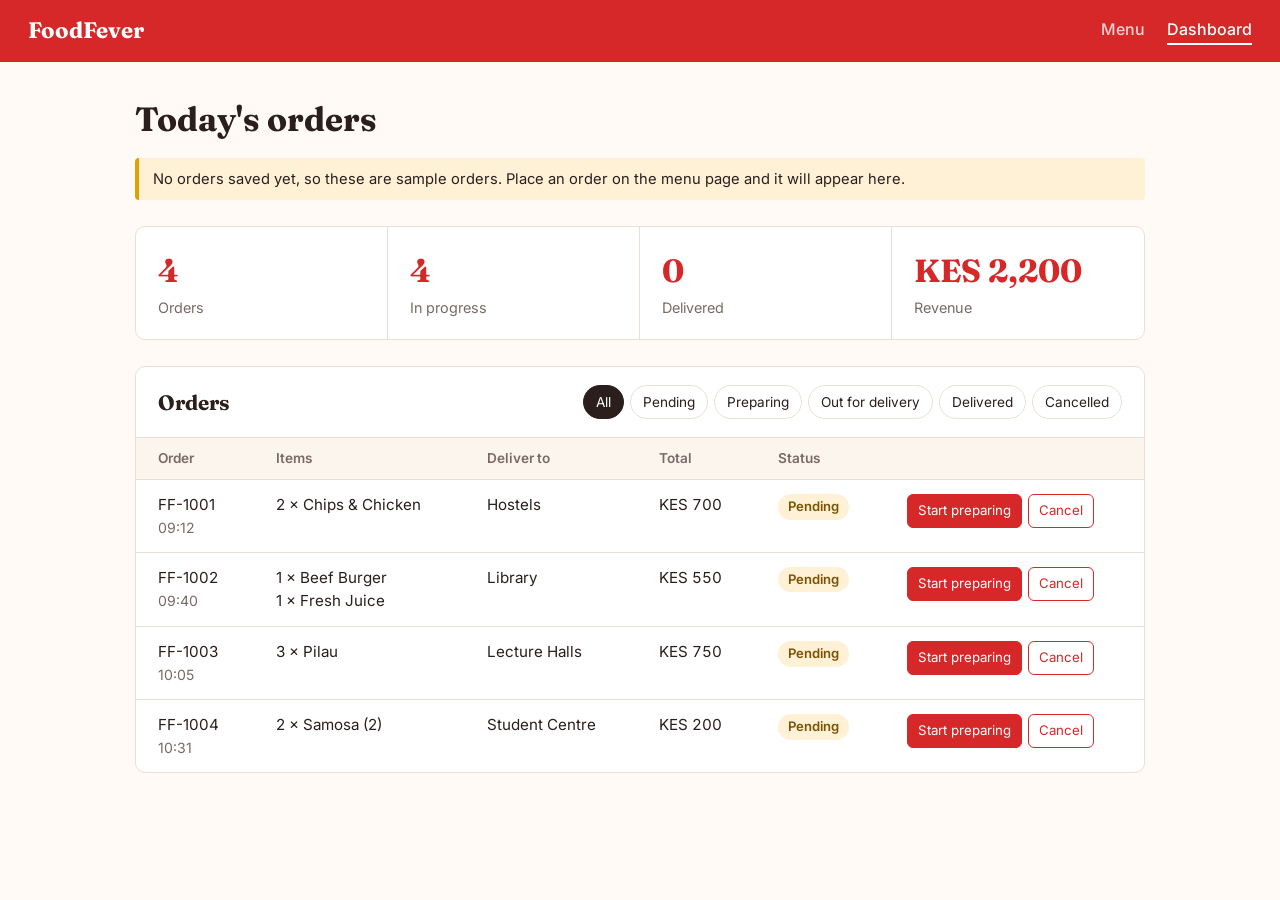
==== dashboard.html @ ac3090ea "fix: lowercase dashboard file names" ====
<!DOCTYPE html>
<html lang="en">
<head>
  <meta charset="UTF-8">
  <meta name="viewport" content="width=device-width, initial-scale=1.0">
  <title>FoodFever Dashboard</title>
  <link rel="preconnect" href="https://fonts.googleapis.com">
  <link href="https://fonts.googleapis.com/css2?family=Fraunces:wght@600;700&family=Inter:wght@400;500;600&display=swap" rel="stylesheet">
  <link rel="stylesheet" href="css/dashboard.css">
</head>
<body>
  <header class="topbar">
    <a class="brand" href="index.html">FoodFever</a>
    <nav>
      <a href="index.html">Menu</a>
      <a href="dashboard.html" aria-current="page">Dashboard</a>
    </nav>
  </header>

  <main>
    <h1>Today's orders</h1>
    <p id="notice" class="notice" hidden></p>

    <section class="figures" aria-label="Summary">
      <div><span id="f-count">0</span><small>Orders</small></div>
      <div><span id="f-open">0</span><small>In progress</small></div>
      <div><span id="f-done">0</span><small>Delivered</small></div>
      <div><span id="f-revenue">KES 0</span><small>Revenue</small></div>
    </section>

    <section class="panel">
      <div class="panel-head">
        <h2>Orders</h2>
        <div class="filters" id="filters" role="group" aria-label="Filter by status"></div>
      </div>
      <div class="table-wrap">
        <table>
          <thead>
            <tr><th>Order</th><th>Items</th><th>Deliver to</th><th>Total</th><th>Status</th><th></th></tr>
          </thead>
          <tbody id="rows"></tbody>
        </table>
      </div>
      <p id="empty" class="empty" hidden>No orders match this filter.</p>
    </section>
  </main>

  <script src="js/dashboard.js"></script>
</body>
</html>
---- css/dashboard.css ----
:root {
  --red: #d62828;
  --red-dark: #a61e1e;
  --ink: #2a1f1d;
  --muted: #7a6a66;
  --paper: #fffaf5;
  --line: #eadfd6;
  --white: #fff;
}
* { box-sizing: border-box; }
body { margin: 0; font-family: "Inter", system-ui, sans-serif; background: var(--paper); color: var(--ink); line-height: 1.5; }
h1, h2 { font-family: "Fraunces", Georgia, serif; margin: 0; }

.topbar { display: flex; justify-content: space-between; align-items: center; padding: 14px 28px; background: var(--red); color: var(--white); }
.brand { font-family: "Fraunces", Georgia, serif; font-size: 1.4rem; font-weight: 700; color: var(--white); text-decoration: none; }
.topbar nav { display: flex; gap: 22px; }
.topbar nav a { color: rgba(255,255,255,.8); text-decoration: none; font-weight: 500; padding-bottom: 2px; }
.topbar nav a[aria-current="page"] { color: var(--white); border-bottom: 2px solid var(--white); }
a:focus-visible, button:focus-visible { outline: 3px solid #1b6ef3; outline-offset: 2px; }

main { max-width: 1050px; margin: 0 auto; padding: 32px 20px 60px; }
h1 { font-size: 2.1rem; }

.notice { margin: 14px 0 0; padding: 10px 14px; background: #fff1d6; border-left: 4px solid #e0a100; border-radius: 4px; font-size: .92rem; }

.figures { display: grid; grid-template-columns: repeat(4, 1fr); margin: 26px 0; background: var(--white); border: 1px solid var(--line); border-radius: 10px; }
.figures div { padding: 20px 22px; border-right: 1px solid var(--line); }
.figures div:last-child { border-right: 0; }
.figures span { display: block; font-family: "Fraunces", Georgia, serif; font-size: 2rem; font-weight: 700; color: var(--red); }
.figures small { color: var(--muted); font-size: .9rem; }

.panel { background: var(--white); border: 1px solid var(--line); border-radius: 10px; overflow: hidden; }
.panel-head { display: flex; justify-content: space-between; align-items: center; flex-wrap: wrap; gap: 12px; padding: 18px 22px; border-bottom: 1px solid var(--line); }
.panel-head h2 { font-size: 1.3rem; }
.filters { display: flex; gap: 6px; flex-wrap: wrap; }
.filters button { background: transparent; color: var(--ink); border: 1px solid var(--line); padding: 6px 12px; border-radius: 999px; font: inherit; font-size: .85rem; cursor: pointer; }
.filters button[aria-pressed="true"] { background: var(--ink); color: var(--white); border-color: var(--ink); }

.table-wrap { overflow-x: auto; }
table { width: 100%; border-collapse: collapse; min-width: 720px; }
th { text-align: left; font-size: .85rem; font-weight: 600; color: var(--muted); padding: 10px 22px; background: #fbf5ee; }
td { padding: 14px 22px; border-top: 1px solid var(--line); vertical-align: top; font-size: .95rem; }
td.num { font-variant-numeric: tabular-nums; white-space: nowrap; }
td .items { color: var(--muted); font-size: .88rem; }

.badge { display: inline-block; padding: 3px 10px; border-radius: 999px; font-size: .82rem; font-weight: 600; white-space: nowrap; }
.s-pending { background: #fff1d6; color: #7a5200; }
.s-preparing { background: #e1ecff; color: #1d4a99; }
.s-out { background: #efe3ff; color: #5a2aa0; }
.s-delivered { background: #dff3e4; color: #1f6b35; }
.s-cancelled { background: #eee; color: #666; }

.act { display: flex; gap: 6px; }
.act button { font: inherit; font-size: .83rem; padding: 6px 10px; border-radius: 6px; cursor: pointer; border: 1px solid var(--red); background: var(--red); color: var(--white); }
.act button:hover { background: var(--red-dark); }
.act button.ghost { background: transparent; color: var(--red); }
.act button.ghost:hover { background: #fdeaea; }

.empty { padding: 28px; text-align: center; color: var(--muted); margin: 0; }

@media (max-width: 700px) {
  .figures { grid-template-columns: repeat(2, 1fr); }
  .figures div:nth-child(2) { border-right: 0; }
  .figures div:nth-child(-n+2) { border-bottom: 1px solid var(--line); }
  .topbar { padding: 12px 16px; }
}
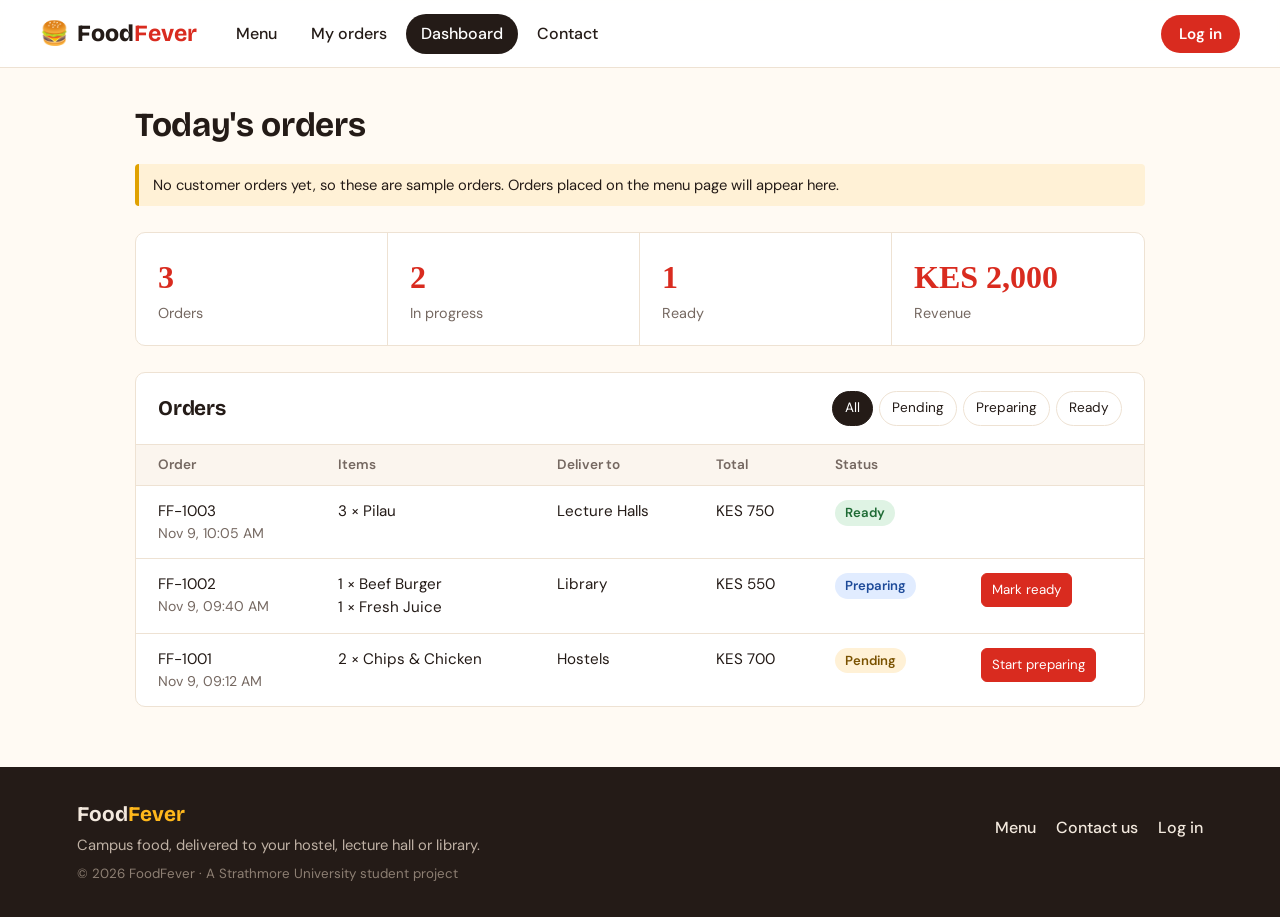
==== commit 95d34d1f: "added contact, made every page look better" ====
--- a/dashboard.html
+++ b/dashboard.html
@@ -4,19 +4,11 @@
   <meta charset="UTF-8">
   <meta name="viewport" content="width=device-width, initial-scale=1.0">
   <title>FoodFever Dashboard</title>
-  <link rel="preconnect" href="https://fonts.googleapis.com">
-  <link href="https://fonts.googleapis.com/css2?family=Fraunces:wght@600;700&family=Inter:wght@400;500;600&display=swap" rel="stylesheet">
   <link rel="stylesheet" href="css/dashboard.css">
+  <link rel="stylesheet" href="css/theme.css">
+  <script src="js/shell.js"></script>
 </head>
 <body>
-  <header class="topbar">
-    <a class="brand" href="index.html">FoodFever</a>
-    <nav>
-      <a href="index.html">Menu</a>
-      <a href="dashboard.html" aria-current="page">Dashboard</a>
-    </nav>
-  </header>
-
   <main>
     <h1>Today's orders</h1>
     <p id="notice" class="notice" hidden></p>
@@ -24,7 +16,7 @@
     <section class="figures" aria-label="Summary">
       <div><span id="f-count">0</span><small>Orders</small></div>
       <div><span id="f-open">0</span><small>In progress</small></div>
-      <div><span id="f-done">0</span><small>Delivered</small></div>
+      <div><span id="f-done">0</span><small>Ready</small></div>
       <div><span id="f-revenue">KES 0</span><small>Revenue</small></div>
     </section>
 
--- a/css/dashboard.css
+++ b/css/dashboard.css
@@ -47,7 +47,7 @@
 .s-pending { background: #fff1d6; color: #7a5200; }
 .s-preparing { background: #e1ecff; color: #1d4a99; }
 .s-out { background: #efe3ff; color: #5a2aa0; }
-.s-delivered { background: #dff3e4; color: #1f6b35; }
+.s-ready, .s-delivered { background: #dff3e4; color: #1f6b35; }
 .s-cancelled { background: #eee; color: #666; }
 
 .act { display: flex; gap: 6px; }
--- a/css/theme.css
+++ b/css/theme.css
@@ -0,0 +1,1093 @@
+@import url("https://fonts.googleapis.com/css2?family=Bricolage+Grotesque:opsz,wght@12..96,600;12..96,800&family=DM+Sans:wght@400;500;600&display=swap");
+
+:root {
+  --red: #d92b1f;
+  --red-dark: #b01e15;
+  --mustard: #ffb81c;
+  --ink: #241b17;
+  --muted: #756861;
+  --paper: #fffaf3;
+  --line: #eee2d3;
+  --white: #fff;
+  --leaf: #2f8f46;
+  --display: "Bricolage Grotesque", "Trebuchet MS", system-ui, sans-serif;
+  --body: "DM Sans", system-ui, sans-serif;
+  --shadow: 0 10px 30px rgba(36, 27, 23, 0.1);
+}
+html.ff-loading body > *:not(#ff-loader) {
+  opacity: 0;
+}
+body {
+  margin: 0;
+  background: var(--paper);
+  color: var(--ink);
+  font-family: var(--body);
+  line-height: 1.5;
+}
+h1,
+h2,
+h3 {
+  font-family: var(--display);
+  letter-spacing: -0.01em;
+}
+:focus-visible {
+  outline: 3px solid #1b6ef3;
+  outline-offset: 2px;
+}
+
+/* ---------- Navigation ---------- */
+.ff-nav {
+  position: sticky;
+  top: 0;
+  z-index: 50;
+  display: flex;
+  align-items: center;
+  gap: 24px;
+  height: 68px;
+  padding: 0 clamp(16px, 4vw, 40px);
+  background: rgba(255, 255, 255, 0.93);
+  backdrop-filter: blur(10px);
+  border-bottom: 1px solid var(--line);
+}
+.ff-brand {
+  display: flex;
+  align-items: center;
+  gap: 8px;
+  font-family: var(--display);
+  font-weight: 800;
+  font-size: 1.45rem;
+  color: var(--ink);
+  text-decoration: none;
+}
+.ff-brand b {
+  color: var(--red);
+}
+.ff-links {
+  display: flex;
+  gap: 4px;
+  margin-right: auto;
+}
+.ff-links a {
+  padding: 8px 15px;
+  border-radius: 999px;
+  color: var(--ink);
+  text-decoration: none;
+  font-weight: 500;
+}
+.ff-links a:hover {
+  background: #ffefcb;
+}
+.ff-links a[aria-current="page"] {
+  background: var(--ink);
+  color: #fff;
+}
+.ff-nav #auth-nav {
+  position: static !important;
+  display: flex;
+  align-items: center;
+  gap: 10px;
+  margin: 0 !important;
+  padding: 0 !important;
+  background: none !important;
+  color: var(--ink) !important;
+}
+.ff-nav #auth-nav a,
+.ff-nav #auth-nav button,
+.ff-login {
+  background: var(--red);
+  color: #fff !important;
+  border: 0;
+  padding: 9px 18px;
+  border-radius: 999px;
+  font: 600 0.95rem var(--body);
+  text-decoration: none;
+  cursor: pointer;
+}
+.ff-nav #auth-nav a:hover,
+.ff-nav #auth-nav button:hover,
+.ff-login:hover {
+  background: var(--red-dark);
+}
+.ff-toggle {
+  display: none;
+  margin-left: auto;
+  background: none;
+  border: 0;
+  font-size: 1.6rem;
+  cursor: pointer;
+  color: var(--ink);
+}
+
+/* ---------- Hero (the existing <header>) ---------- */
+body > header {
+  position: relative;
+  overflow: hidden;
+  text-align: left;
+  background: var(--red);
+  color: #fff;
+  padding: clamp(36px, 7vw, 84px) clamp(20px, 6vw, 80px) clamp(48px, 8vw, 100px);
+  border-radius: 0 0 40px 40px;
+}
+body > header h1 {
+  display: none;
+}
+body > header p:first-of-type {
+  position: relative;
+  z-index: 1;
+  margin: 0;
+  max-width: 15ch;
+  font-family: var(--display);
+  font-weight: 800;
+  font-size: clamp(2.3rem, 6vw, 4.3rem);
+  line-height: 1.02;
+  letter-spacing: -0.02em;
+}
+body > header::before {
+  content: "🍔";
+  position: absolute;
+  right: -4%;
+  top: 50%;
+  transform: translateY(-50%);
+  display: grid;
+  place-items: center;
+  width: clamp(180px, 32vw, 400px);
+  aspect-ratio: 1;
+  border-radius: 50%;
+  background: var(--mustard);
+  font-size: clamp(90px, 16vw, 200px);
+}
+.ff-sub {
+  position: relative;
+  z-index: 1;
+  max-width: 34ch;
+  margin: 18px 0 24px;
+  font-size: 1.1rem;
+  opacity: 0.95;
+}
+.ff-cta {
+  position: relative;
+  z-index: 1;
+  display: inline-block;
+  padding: 14px 28px;
+  border-radius: 999px;
+  background: var(--mustard);
+  color: var(--ink);
+  font-weight: 700;
+  text-decoration: none;
+  box-shadow: 0 5px 0 #c98a00;
+}
+.ff-cta:active {
+  transform: translateY(3px);
+  box-shadow: 0 2px 0 #c98a00;
+}
+body.ff-compact > header {
+  padding-top: 28px;
+  padding-bottom: 44px;
+}
+body.ff-compact > header p:first-of-type {
+  font-size: clamp(1.6rem, 4vw, 2.5rem);
+}
+body.ff-compact > header::before {
+  width: 150px;
+  font-size: 76px;
+}
+
+/* ---------- Menu page ---------- */
+main:has(> aside) {
+  max-width: 1200px;
+  margin: 0 auto;
+  padding: 36px clamp(16px, 4vw, 40px) 72px;
+  display: flex;
+  gap: 28px;
+  align-items: flex-start;
+  flex-wrap: wrap;
+}
+main:has(> aside) > section {
+  flex: 1 1 560px;
+  min-width: 0;
+}
+main:has(> aside) > section > h2 {
+  font-size: 2rem;
+  margin: 0 0 16px;
+}
+.menu-search {
+  width: 100%;
+  box-sizing: border-box;
+  padding: 14px 20px;
+  border: 1.5px solid var(--line);
+  border-radius: 999px;
+  font: inherit;
+  background: #fff;
+  margin-bottom: 14px;
+}
+.menu-filters {
+  display: flex;
+  gap: 8px;
+  flex-wrap: wrap;
+  margin-bottom: 22px;
+}
+.menu-filters button {
+  border: 1.5px solid var(--line);
+  background: #fff;
+  color: var(--ink);
+  padding: 8px 16px;
+  border-radius: 999px;
+  font: 500 0.92rem var(--body);
+  cursor: pointer;
+}
+.menu-filters button.active {
+  background: var(--ink);
+  color: #fff;
+  border-color: var(--ink);
+}
+.menu-grid {
+  display: grid;
+  grid-template-columns: repeat(auto-fill, minmax(210px, 1fr));
+  gap: 18px;
+}
+.menu-grid > * {
+  background: #fff;
+  border: 1px solid var(--line);
+  border-radius: 20px;
+  padding: 18px;
+  box-shadow: 0 3px 0 var(--line);
+}
+.menu-grid h3 {
+  margin: 0 0 4px;
+  font-size: 1.12rem;
+}
+.menu-grid button {
+  background: var(--red);
+  color: #fff;
+  border: 0;
+  border-radius: 999px;
+  padding: 9px 18px;
+  font: 600 0.92rem var(--body);
+  cursor: pointer;
+}
+.menu-grid button:hover {
+  background: var(--red-dark);
+}
+main > aside {
+  flex: 0 0 340px;
+  position: sticky;
+  top: 88px;
+  background: #fff;
+  border: 1px solid var(--line);
+  border-radius: 22px;
+  padding: 22px;
+  box-shadow: var(--shadow);
+}
+aside h2 {
+  margin: 0 0 12px;
+  font-size: 1.4rem;
+}
+#cart-items {
+  list-style: none;
+  padding: 0;
+  margin: 0 0 14px;
+}
+aside select {
+  width: 100%;
+  box-sizing: border-box;
+  padding: 11px 12px;
+  border: 1.5px solid var(--line);
+  border-radius: 12px;
+  font: inherit;
+  background: #fff;
+  margin: 6px 0 16px;
+}
+#order-btn {
+  width: 100%;
+  padding: 14px;
+  border: 0;
+  border-radius: 999px;
+  background: var(--red);
+  color: #fff;
+  font: 700 1.05rem var(--body);
+  cursor: pointer;
+  box-shadow: 0 6px 0 var(--red-dark);
+  transition:
+    transform 0.08s,
+    box-shadow 0.08s;
+}
+#order-btn:active {
+  transform: translateY(4px);
+  box-shadow: 0 2px 0 var(--red-dark);
+}
+
+/* ---------- Burger loader ---------- */
+#ff-loader {
+  position: fixed;
+  inset: 0;
+  z-index: 999;
+  display: grid;
+  place-content: center;
+  justify-items: center;
+  gap: 22px;
+  background: var(--paper);
+  transition: opacity 0.45s;
+}
+#ff-loader.hide {
+  opacity: 0;
+  pointer-events: none;
+}
+.ff-stack {
+  display: flex;
+  flex-direction: column;
+  align-items: center;
+  width: 140px;
+}
+.ff-stack i {
+  display: block;
+  animation: ff-drop 2.2s cubic-bezier(0.3, 1.4, 0.5, 1) infinite both;
+  animation-delay: calc(var(--n) * 0.17s);
+}
+.ff-stack .bt {
+  width: 118px;
+  height: 46px;
+  border-radius: 60px 60px 10px 10px;
+  background:
+    radial-gradient(circle at 30% 35%, #fff3d1 0 3px, transparent 4px),
+    radial-gradient(circle at 55% 25%, #fff3d1 0 3px, transparent 4px),
+    radial-gradient(circle at 75% 42%, #fff3d1 0 3px, transparent 4px),
+    linear-gradient(#f2a93b, #d9831f);
+}
+.ff-stack .le {
+  width: 134px;
+  height: 16px;
+  border-radius: 12px;
+  background: #5cb848;
+  margin-top: -3px;
+}
+.ff-stack .to {
+  width: 116px;
+  height: 12px;
+  border-radius: 8px;
+  background: #e8412c;
+  margin-top: -2px;
+}
+.ff-stack .ch {
+  width: 124px;
+  height: 14px;
+  background: #ffc933;
+  margin-top: -2px;
+  clip-path: polygon(
+    0 0,
+    100% 0,
+    100% 45%,
+    86% 100%,
+    72% 45%,
+    56% 100%,
+    42% 45%,
+    26% 100%,
+    12% 45%,
+    0 45%
+  );
+}
+.ff-stack .pa {
+  width: 124px;
+  height: 22px;
+  border-radius: 12px;
+  background: #5a3420;
+  margin-top: -3px;
+}
+.ff-stack .bb {
+  width: 118px;
+  height: 20px;
+  border-radius: 6px 6px 30px 30px;
+  background: linear-gradient(#f2a93b, #d9831f);
+  margin-top: -2px;
+}
+.ff-plate {
+  width: 150px;
+  height: 10px;
+  border-radius: 50%;
+  background: rgba(36, 27, 23, 0.12);
+  margin-top: -4px;
+}
+.ff-loadtext {
+  font-family: var(--display);
+  font-weight: 800;
+  font-size: 1.3rem;
+}
+@keyframes ff-drop {
+  0% {
+    transform: translateY(-130px);
+    opacity: 0;
+  }
+  22% {
+    transform: none;
+    opacity: 1;
+  }
+  78% {
+    transform: none;
+    opacity: 1;
+  }
+  92%,
+  100% {
+    transform: none;
+    opacity: 0;
+  }
+}
+@media (prefers-reduced-motion: reduce) {
+  .ff-stack i {
+    animation: none;
+  }
+}
+
+/* ---------- Small screens ---------- */
+@media (max-width: 760px) {
+  .ff-toggle {
+    display: block;
+  }
+  .ff-links {
+    display: none;
+    position: absolute;
+    top: 68px;
+    left: 0;
+    right: 0;
+    flex-direction: column;
+    padding: 10px 16px 16px;
+    background: #fff;
+    border-bottom: 1px solid var(--line);
+  }
+  .ff-nav.open .ff-links {
+    display: flex;
+  }
+  .ff-nav #auth-nav {
+    display: none;
+  }
+  .ff-nav.open #auth-nav {
+    display: flex;
+    position: absolute !important;
+    top: 68px;
+    right: 16px;
+  }
+  main > aside {
+    flex-basis: 100%;
+    position: static;
+  }
+  body > header::before {
+    opacity: 0.35;
+  }
+}
+
+/* ---------- Footer (sits at the bottom even on short pages) ---------- */
+body {
+  position: relative;
+  min-height: 100vh;
+  padding-bottom: var(--ff-foot, 150px);
+  box-sizing: border-box;
+}
+.ff-footer {
+  position: absolute;
+  left: 0;
+  right: 0;
+  bottom: 0;
+  height: var(--ff-foot, 150px);
+  box-sizing: border-box;
+  display: grid;
+  grid-template-columns: 1.4fr 1fr;
+  gap: 8px 40px;
+  align-content: center;
+  padding: 0 clamp(20px, 6vw, 80px);
+  background: var(--ink);
+  color: #f3e9de;
+}
+.ff-footer strong {
+  font-family: var(--display);
+  font-size: 1.3rem;
+}
+.ff-footer b {
+  color: var(--mustard);
+}
+.ff-footer p {
+  margin: 4px 0 0;
+  color: #bfb1a4;
+  font-size: 0.92rem;
+}
+.ff-foot-links {
+  display: flex;
+  gap: 20px;
+  align-items: center;
+  justify-content: flex-end;
+}
+.ff-foot-links a {
+  color: #f3e9de;
+  text-decoration: none;
+  font-weight: 500;
+}
+.ff-foot-links a:hover {
+  color: var(--mustard);
+}
+.ff-footer small {
+  grid-column: 1 / -1;
+  color: #8d7f73;
+}
+
+/* ---------- Contact page ---------- */
+.contact {
+  max-width: 1100px;
+  margin: 0 auto;
+  padding: 40px clamp(16px, 4vw, 40px) 60px;
+  display: grid;
+  grid-template-columns: 1.3fr 1fr;
+  gap: 28px;
+  align-items: start;
+}
+.panel-card {
+  background: #fff;
+  border: 1px solid var(--line);
+  border-radius: 22px;
+  padding: 26px;
+  box-shadow: var(--shadow);
+}
+.panel-card h2 {
+  margin: 0 0 6px;
+  font-size: 1.5rem;
+}
+.panel-card > p {
+  margin: 0 0 18px;
+  color: var(--muted);
+}
+.contact label {
+  display: block;
+  margin: 14px 0 6px;
+  font-weight: 600;
+  font-size: 0.95rem;
+}
+.contact input,
+.contact select,
+.contact textarea {
+  width: 100%;
+  box-sizing: border-box;
+  padding: 12px 14px;
+  border: 1.5px solid var(--line);
+  border-radius: 12px;
+  font: inherit;
+  background: #fff;
+}
+.contact textarea {
+  min-height: 130px;
+  resize: vertical;
+}
+.contact .row {
+  display: grid;
+  grid-template-columns: 1fr 1fr;
+  gap: 14px;
+}
+.send-btn {
+  margin-top: 20px;
+  width: 100%;
+  padding: 14px;
+  border: 0;
+  border-radius: 999px;
+  background: var(--red);
+  color: #fff;
+  font: 700 1.05rem var(--body);
+  cursor: pointer;
+  box-shadow: 0 6px 0 var(--red-dark);
+}
+.send-btn:active {
+  transform: translateY(4px);
+  box-shadow: 0 2px 0 var(--red-dark);
+}
+.form-msg {
+  margin-top: 14px;
+  padding: 12px 14px;
+  border-radius: 12px;
+  font-weight: 500;
+}
+.form-msg.ok {
+  background: #e3f4e8;
+  color: #1f6b35;
+}
+.form-msg.err {
+  background: #fde7e5;
+  color: #8e1b13;
+}
+.contact .side {
+  display: grid;
+  gap: 20px;
+}
+.facts {
+  margin: 0;
+  padding: 0;
+  list-style: none;
+  display: grid;
+  gap: 12px;
+}
+.facts li {
+  display: grid;
+  gap: 2px;
+}
+.facts span {
+  color: var(--muted);
+  font-size: 0.88rem;
+}
+.faq details {
+  border-top: 1px solid var(--line);
+  padding: 12px 0;
+}
+.faq details:first-of-type {
+  border-top: 0;
+}
+.faq summary {
+  cursor: pointer;
+  font-weight: 600;
+}
+.faq details p {
+  margin: 8px 0 0;
+  color: var(--muted);
+}
+
+@media (max-width: 760px) {
+  :root {
+    --ff-foot: 230px;
+  }
+  .ff-footer {
+    grid-template-columns: 1fr;
+  }
+  .ff-foot-links {
+    justify-content: flex-start;
+  }
+  .contact {
+    grid-template-columns: 1fr;
+  }
+  .contact .row {
+    grid-template-columns: 1fr;
+  }
+}
+
+/* ---------- Log in / Sign up ---------- */
+body.page-auth > header {
+  display: none;
+}
+.auth-main {
+  max-width: 1020px;
+  margin: 44px auto 56px;
+  padding: 0 !important;
+  display: grid !important;
+  grid-template-columns: 1fr 1fr;
+  gap: 0 !important;
+  border-radius: 28px;
+  overflow: hidden;
+  background: #fff;
+  box-shadow: var(--shadow);
+  width: calc(100% - 32px);
+  box-sizing: border-box;
+}
+.auth-pitch {
+  position: relative;
+  overflow: hidden;
+  display: flex;
+  flex-direction: column;
+  justify-content: center;
+  background: var(--red);
+  color: #fff;
+  padding: 48px 40px 170px;
+}
+.auth-pitch h2 {
+  margin: 0 0 18px;
+  font-size: clamp(2rem, 3.6vw, 2.9rem);
+  line-height: 1.04;
+  letter-spacing: -0.02em;
+}
+.auth-pitch ul {
+  list-style: none;
+  margin: 0;
+  padding: 0;
+  display: grid;
+  gap: 12px;
+}
+.auth-pitch li {
+  padding-left: 30px;
+  position: relative;
+  font-size: 1.02rem;
+}
+.auth-pitch li::before {
+  content: "✓";
+  position: absolute;
+  left: 0;
+  top: 1px;
+  width: 21px;
+  height: 21px;
+  border-radius: 50%;
+  background: var(--mustard);
+  color: var(--ink);
+  font-weight: 800;
+  font-size: 0.8rem;
+  display: grid;
+  place-items: center;
+}
+.auth-pitch::after {
+  content: "🍔";
+  position: absolute;
+  right: -50px;
+  bottom: -60px;
+  width: 250px;
+  aspect-ratio: 1;
+  border-radius: 50%;
+  background: var(--mustard);
+  display: grid;
+  place-items: center;
+  font-size: 100px;
+  padding-bottom: 40px;
+  padding-right: 40px;
+  box-sizing: border-box;
+}
+
+.auth-main .auth-card {
+  margin: 0 !important;
+  max-width: none !important;
+  width: auto !important;
+  box-shadow: none !important;
+  border-radius: 0 !important;
+  background: #fff;
+  padding: 36px 40px !important;
+}
+.auth-main .auth-tabs {
+  display: flex;
+  border-bottom: 2px solid var(--line);
+  margin-bottom: 20px;
+}
+.auth-main .auth-tabs button {
+  flex: 1;
+  background: none;
+  color: var(--muted);
+  border: 0;
+  border-bottom: 3px solid transparent;
+  margin-bottom: -2px;
+  padding: 12px;
+  border-radius: 0;
+  font: 600 1.02rem var(--body);
+  cursor: pointer;
+}
+.auth-main .auth-tabs button.active,
+.auth-main .auth-tabs button[aria-selected="true"] {
+  color: var(--red);
+  border-bottom-color: var(--red);
+}
+.auth-main .auth-message:empty {
+  display: none;
+}
+.auth-main .auth-message:not(:empty) {
+  margin: 0 0 14px;
+  padding: 12px 14px;
+  border-radius: 12px;
+  background: #fde7e5;
+  color: #8e1b13;
+  font-weight: 500;
+}
+.auth-main .auth-message.success,
+.auth-main .auth-message.ok {
+  background: #e3f4e8;
+  color: #1f6b35;
+}
+.auth-main .auth-form label:not(.role-option) {
+  display: block;
+  margin: 14px 0 6px;
+  font-weight: 600;
+  font-size: 0.95rem;
+}
+.auth-main .auth-form input:not([type="radio"]) {
+  width: 100%;
+  box-sizing: border-box;
+  padding: 13px 15px;
+  border: 1.5px solid var(--line);
+  border-radius: 12px;
+  font: inherit;
+  background: #fff;
+}
+.auth-main .auth-form input:not([type="radio"]):focus {
+  border-color: var(--red);
+  outline: 0;
+  box-shadow: 0 0 0 4px rgba(217, 43, 31, 0.15);
+}
+.auth-main .pw-field {
+  position: relative;
+}
+.auth-main .pw-field input {
+  padding-right: 76px;
+}
+.auth-main .toggle-pw {
+  position: absolute;
+  right: 8px;
+  top: 50%;
+  transform: translateY(-50%);
+  background: none;
+  color: var(--red);
+  padding: 6px 10px;
+  font: 600 0.9rem var(--body);
+  border: 0;
+}
+.auth-main .hint {
+  display: block;
+  margin-top: 6px;
+  color: var(--muted);
+}
+.auth-main .role-picker {
+  display: grid;
+  grid-template-columns: 1fr 1fr;
+  gap: 12px;
+  border: 0;
+  padding: 0;
+  margin: 0 0 4px;
+}
+.auth-main .role-picker legend {
+  padding: 0;
+  margin-bottom: 8px;
+  font-weight: 600;
+  font-size: 0.95rem;
+}
+.auth-main .role-option {
+  position: relative;
+  display: block;
+}
+.auth-main .role-option input {
+  position: absolute;
+  opacity: 0;
+  width: 1px;
+  height: 1px;
+}
+.auth-main .role-option span {
+  display: block;
+  padding: 14px;
+  border: 2px solid var(--line);
+  border-radius: 14px;
+  font-weight: 700;
+  cursor: pointer;
+}
+.auth-main .role-option small {
+  display: block;
+  margin-top: 2px;
+  font-weight: 400;
+  color: var(--muted);
+}
+.auth-main .role-option input:checked + span {
+  border-color: var(--red);
+  background: #fff0ee;
+}
+.auth-main .role-option input:focus-visible + span {
+  outline: 3px solid #1b6ef3;
+  outline-offset: 2px;
+}
+.auth-main .auth-submit {
+  width: 100%;
+  margin-top: 22px;
+  padding: 14px;
+  border: 0;
+  border-radius: 999px;
+  background: var(--red);
+  color: #fff;
+  font: 700 1.05rem var(--body);
+  cursor: pointer;
+  box-shadow: 0 6px 0 var(--red-dark);
+}
+.auth-main .auth-submit:hover {
+  background: var(--red);
+}
+.auth-main .auth-submit:active {
+  transform: translateY(4px);
+  box-shadow: 0 2px 0 var(--red-dark);
+}
+@media (max-width: 760px) {
+  .auth-main {
+    grid-template-columns: 1fr;
+    margin-top: 20px;
+  }
+  .auth-pitch {
+    padding: 32px 24px 120px;
+  }
+  .auth-main .auth-card {
+    padding: 26px 22px !important;
+  }
+}
+
+/* ---------- Polish ---------- */
+body.ff-compact > header p:first-of-type {
+  max-width: 22ch;
+}
+body.ff-compact > header::before {
+  right: 4%;
+}
+@media (max-width: 760px) {
+  .auth-pitch {
+    padding: 28px 24px 32px;
+  }
+  .auth-pitch::after {
+    display: none;
+  }
+}
+body.ff-compact > header::before {
+  width: 110px;
+  font-size: 56px;
+}
+
+/* ---------- Menu page extras ---------- */
+html {
+  scroll-behavior: smooth;
+}
+#cart,
+#menu {
+  scroll-margin-top: 88px;
+}
+.steps {
+  position: relative;
+  z-index: 2;
+  width: calc(100% - 32px);
+  max-width: 1100px;
+  margin: -46px auto 0;
+  display: grid;
+  grid-template-columns: repeat(3, 1fr);
+  background: #fff;
+  border: 1px solid var(--line);
+  border-radius: 22px;
+  box-shadow: var(--shadow);
+  overflow: hidden;
+}
+.step {
+  display: flex;
+  gap: 14px;
+  align-items: flex-start;
+  padding: 20px 24px;
+  border-right: 1px solid var(--line);
+}
+.step:last-child {
+  border-right: 0;
+}
+.step > span {
+  flex: none;
+  width: 34px;
+  height: 34px;
+  border-radius: 50%;
+  background: var(--mustard);
+  color: var(--ink);
+  font: 800 1rem var(--display);
+  display: grid;
+  place-items: center;
+}
+.step p {
+  margin: 2px 0 0;
+  color: var(--muted);
+  font-size: 0.92rem;
+}
+.menu-grid > * {
+  display: flex;
+  flex-direction: column;
+}
+.menu-grid > * > button:last-child {
+  margin-top: auto;
+}
+.food-emoji {
+  display: grid;
+  place-items: center;
+  height: 96px;
+  margin-bottom: 12px;
+  border-radius: 14px;
+  background: #fff1d6;
+  font-size: 3.2rem;
+}
+.menu-grid > *:nth-child(3n + 2) .food-emoji {
+  background: #ffe3e0;
+}
+.menu-grid > *:nth-child(3n) .food-emoji {
+  background: #e4f3e0;
+}
+#cart-items:empty::before {
+  content: "Your cart is empty. Add something tasty.";
+  display: block;
+  padding: 18px 0;
+  color: var(--muted);
+}
+.cart-total {
+  font-size: 1.1rem;
+}
+.vendor-band {
+  width: calc(100% - 32px);
+  max-width: 1100px;
+  margin: 0 auto 56px;
+  box-sizing: border-box;
+  padding: 28px 34px;
+  border-radius: 24px;
+  background: var(--ink);
+  color: #fff;
+  display: flex;
+  align-items: center;
+  justify-content: space-between;
+  gap: 20px;
+  flex-wrap: wrap;
+}
+.vendor-band h2 {
+  margin: 0 0 4px;
+  font-size: 1.6rem;
+}
+.vendor-band p {
+  margin: 0;
+  color: #cdbfb2;
+}
+.ff-cartlink {
+  padding: 9px 16px;
+  border: 2px solid var(--ink);
+  border-radius: 999px;
+  color: var(--ink);
+  font-weight: 700;
+  text-decoration: none;
+  white-space: nowrap;
+}
+.ff-cartlink:hover {
+  background: var(--ink);
+  color: #fff;
+}
+@media (max-width: 760px) {
+  .steps {
+    grid-template-columns: 1fr;
+    margin-top: -30px;
+  }
+  .step {
+    border-right: 0;
+    border-bottom: 1px solid var(--line);
+  }
+  .step:last-child {
+    border-bottom: 0;
+  }
+  .ff-cartlink {
+    order: 2;
+    margin-left: auto;
+  }
+  .ff-toggle {
+    order: 3;
+    margin-left: 12px;
+  }
+}
+
+/* Tighter hero on the menu page so food shows sooner */
+body:not(.ff-compact) > header {
+  padding-top: clamp(26px, 4vw, 48px);
+  padding-bottom: clamp(64px, 8vw, 84px);
+}
+body:not(.ff-compact) > header p:first-of-type {
+  font-size: clamp(2.1rem, 4.6vw, 3.3rem);
+}
+body:not(.ff-compact) > header::before {
+  width: clamp(150px, 24vw, 300px);
+  font-size: clamp(76px, 12vw, 150px);
+}
+
+/* Small-screen overflow fixes */
+main > aside {
+  box-sizing: border-box;
+}
+@media (max-width: 760px) {
+  .ff-nav {
+    gap: 10px;
+  }
+  .ff-cartlink {
+    padding: 7px 12px;
+    font-size: 0.9rem;
+  }
+  .ff-toggle {
+    margin-left: 4px;
+  }
+}
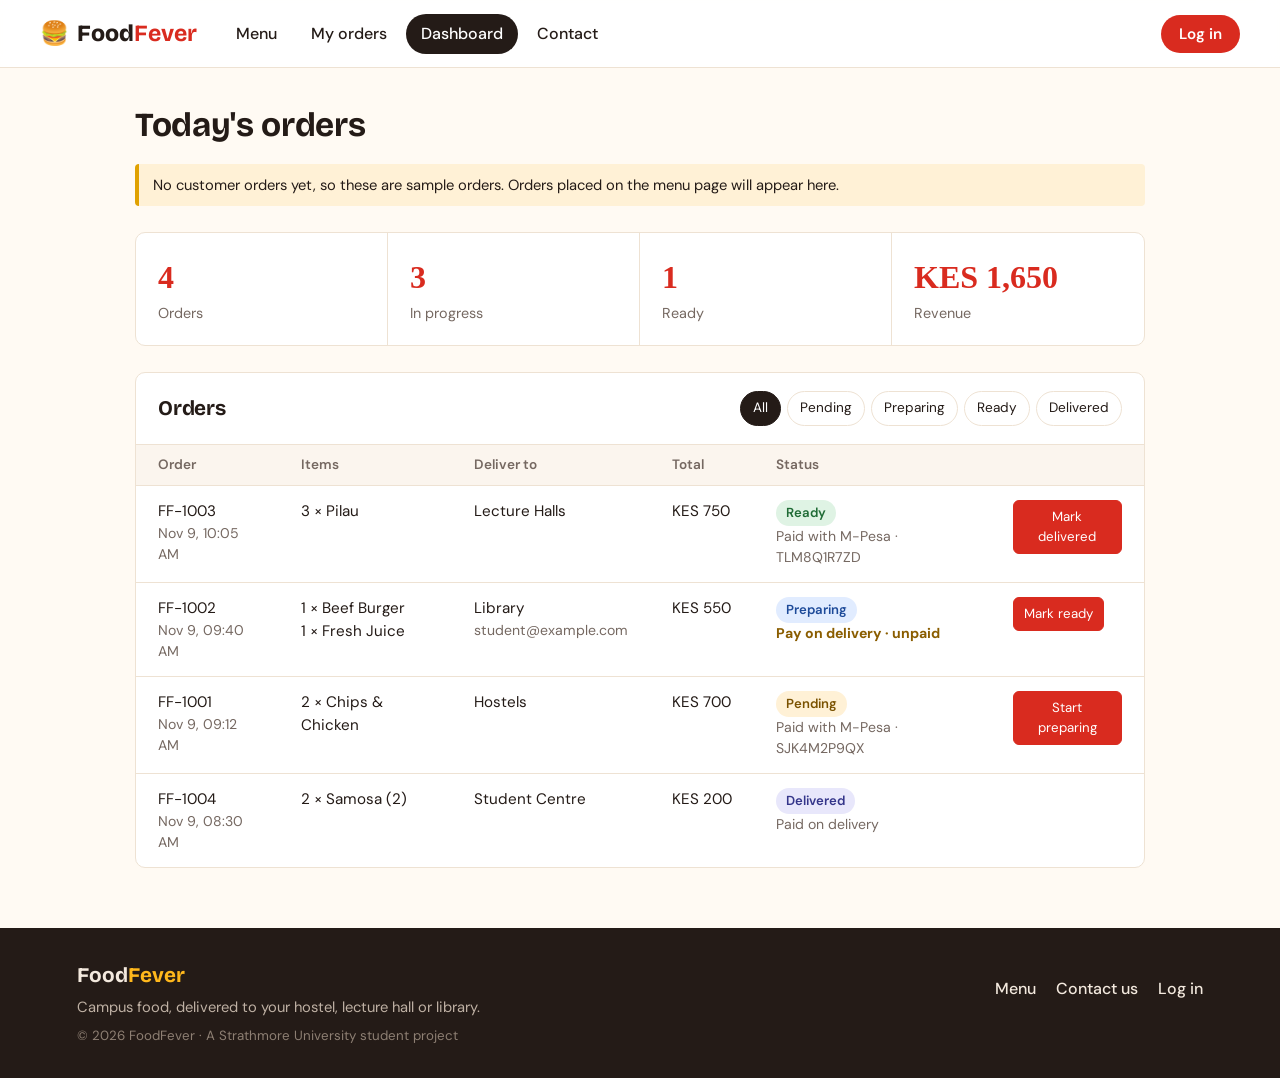
==== commit bdc5cecd: "fix: lowercase delivery and notify files, load notify on dashboard" ====
--- a/dashboard.html
+++ b/dashboard.html
@@ -7,6 +7,7 @@
   <link rel="stylesheet" href="css/dashboard.css">
   <link rel="stylesheet" href="css/theme.css">
   <script src="js/shell.js"></script>
+  <link rel="stylesheet" href="css/delivery.css">
 </head>
 <body>
   <main>
@@ -36,6 +37,7 @@
       <p id="empty" class="empty" hidden>No orders match this filter.</p>
     </section>
   </main>
+  <script src="js/notify.js"></script>
 
   <script src="js/dashboard.js"></script>
 </body>
--- a/css/delivery.css
+++ b/css/delivery.css
@@ -0,0 +1,655 @@
+/* FoodFever - Pay on delivery, delivery animation, Delivered status, toasts */
+
+/* ============ Checkout: payment options (index.html cart) ============ */
+
+#cart .pay-options {
+  display: grid;
+  gap: 8px;
+  margin: 16px 0 0;
+  padding: 0;
+  border: none;
+}
+
+#cart .pay-options legend {
+  margin: 0 0 8px;
+  padding: 0;
+  font-weight: 700;
+}
+
+#cart .pay-option {
+  display: flex;
+  align-items: flex-start;
+  gap: 10px;
+  margin: 0;
+  padding: 12px;
+  border: 1.5px solid #e6ddd5;
+  border-radius: 12px;
+  background: #fff;
+  font-weight: 400;
+  cursor: pointer;
+}
+
+#cart .pay-option:has(input:checked) {
+  border-color: #d62828;
+  background: #fff5f4;
+  box-shadow: 0 0 0 3px rgba(214, 40, 40, 0.1);
+}
+
+#cart .pay-option input {
+  width: auto;
+  margin-top: 3px;
+  accent-color: #d62828;
+}
+
+#cart .pay-option span {
+  display: flex;
+  flex-direction: column;
+}
+
+#cart .pay-option small {
+  color: #6b625c;
+  font-size: 12.5px;
+}
+
+#cart .pay-hint {
+  margin: 10px 0 0;
+  font-size: 13px;
+  color: #6b625c;
+}
+
+#cart #customer-email {
+  box-sizing: border-box;
+  width: 100%;
+  padding: 12px 14px;
+  border: 1.5px solid #e6ddd5;
+  border-radius: 12px;
+  background: #fff;
+  font: inherit;
+}
+
+/* ============ Orders page and dashboard: Delivered + payment ============ */
+
+.order-payment {
+  margin: 0;
+  padding: 8px 12px;
+  border-radius: 10px;
+  font-size: 13px;
+  font-weight: 600;
+}
+
+.order-payment.is-paid {
+  background: #eaf8ee;
+  color: #17632c;
+}
+
+.order-payment.is-unpaid {
+  background: #fff4d6;
+  color: #8a5d00;
+}
+
+.status-delivered {
+  background: #e8e7fb;
+  color: #34358a;
+}
+
+.badge.s-delivered {
+  background: #e8e7fb;
+  color: #34358a;
+}
+
+.pay-note.is-unpaid {
+  color: #8a5d00;
+  font-weight: 700;
+}
+
+/* ============ Toast (email sent, email not set up, ...) ============ */
+
+.ff-toast {
+  position: fixed;
+  left: 50%;
+  bottom: 28px;
+  z-index: 9999;
+  max-width: calc(100% - 32px);
+  transform: translateX(-50%);
+  padding: 12px 20px;
+  border-radius: 999px;
+  background: #1f1a17;
+  color: #fff;
+  font-size: 14px;
+  font-weight: 600;
+  box-shadow: 0 10px 30px rgba(0, 0, 0, 0.25);
+  animation: ffd-toast 0.25s ease-out;
+}
+
+.ff-toast.is-ok { background: #1f8a4c; }
+.ff-toast.is-warn { background: #8a5d00; }
+.ff-toast.is-error { background: #b81f1f; }
+
+@keyframes ffd-toast {
+  from { opacity: 0; transform: translate(-50%, 10px); }
+  to { opacity: 1; transform: translate(-50%, 0); }
+}
+
+/* ============ Delivery animation popup ============ */
+
+#ff-delivery {
+  box-sizing: border-box;
+  width: min(560px, calc(100% - 24px));
+  max-width: none;
+  padding: 0;
+  border: none;
+  border-radius: 22px;
+  background: #fff;
+  color: #1f1a17;
+  overflow: hidden;
+  box-shadow: 0 24px 70px rgba(0, 0, 0, 0.35);
+}
+
+#ff-delivery[open] {
+  animation: ffd-pop 0.25s ease-out;
+}
+
+#ff-delivery::backdrop {
+  background: rgba(20, 14, 10, 0.65);
+  backdrop-filter: blur(3px);
+}
+
+#ff-delivery [hidden] {
+  display: none !important;
+}
+
+.ffd-wrap {
+  position: relative;
+}
+
+.ffd-stage {
+  position: relative;
+  height: 270px;
+  overflow: hidden;
+  background: #ffe3c9;
+}
+
+.ffd-scene {
+  position: absolute;
+  inset: 0;
+  opacity: 0;
+  visibility: hidden;
+  transition: opacity 0.5s ease;
+}
+
+#ff-delivery[data-scene="cook"] .ffd-kitchen,
+#ff-delivery[data-scene="ride"] .ffd-ride,
+#ff-delivery[data-scene="done"] .ffd-ride {
+  opacity: 1;
+  visibility: visible;
+}
+
+/* ---- Kitchen ---- */
+
+.ffd-kitchen {
+  background: linear-gradient(#ffe1c4 0 72%, #c98a5b 72% 100%);
+}
+
+.ffd-chef {
+  position: absolute;
+  left: 50%;
+  bottom: 0;
+  width: 300px;
+  transform: translateX(-50%);
+}
+
+.ffd-chefbody {
+  animation: ffd-chef 0.5s ease-in-out infinite alternate;
+}
+
+.ffd-panwrap {
+  transform-origin: 148px 122px;
+  animation: ffd-tilt 1s ease-in-out infinite;
+}
+
+.ffd-flip {
+  transform-box: fill-box;
+  transform-origin: center;
+  animation: ffd-flip 1s ease-in-out infinite;
+}
+
+.ffd-flame {
+  transform-origin: 0 0;
+  animation: ffd-flicker 0.35s ease-in-out infinite alternate;
+}
+
+.ffd-flame.f2 { animation-delay: 0.1s; }
+.ffd-flame.f3 { animation-delay: 0.2s; }
+
+.ffd-puff {
+  opacity: 0;
+  transform-box: fill-box;
+  transform-origin: center;
+  animation: ffd-puff 1.6s ease-out infinite;
+}
+
+.ffd-puff.p2 { animation-delay: 0.5s; }
+.ffd-puff.p3 { animation-delay: 1s; }
+
+/* ---- Ride ---- */
+
+.ffd-ride {
+  background: linear-gradient(#bfe6ff, #eaf7ff 70%);
+}
+
+.ffd-sun {
+  position: absolute;
+  top: 22px;
+  right: 40px;
+  width: 54px;
+  height: 54px;
+  border-radius: 50%;
+  background: #ffd23f;
+  box-shadow: 0 0 0 10px rgba(255, 210, 63, 0.3);
+}
+
+.ffd-cloud {
+  position: absolute;
+  top: 40px;
+  width: 78px;
+  height: 24px;
+  border-radius: 999px;
+  background: #fff;
+  opacity: 0.9;
+  animation: ffd-cloud 16s linear infinite;
+}
+
+.ffd-cloud.c2 {
+  top: 86px;
+  width: 56px;
+  height: 18px;
+  animation-duration: 22s;
+  animation-delay: -8s;
+}
+
+.ffd-road {
+  position: absolute;
+  left: 0;
+  right: 0;
+  bottom: 0;
+  height: 56px;
+  background: #3a3a3a;
+  border-top: 5px solid #bdbdbd;
+}
+
+.ffd-dash {
+  position: absolute;
+  left: 0;
+  right: 0;
+  top: 24px;
+  height: 4px;
+  background: repeating-linear-gradient(90deg, #fff 0 28px, transparent 28px 56px);
+  animation: ffd-dash 0.5s linear infinite;
+}
+
+.ffd-dest {
+  position: absolute;
+  right: 22px;
+  bottom: 60px;
+  display: flex;
+  flex-direction: column;
+  align-items: center;
+  gap: 4px;
+}
+
+.ffd-destname {
+  padding: 3px 12px;
+  border-radius: 999px;
+  background: #fff;
+  font-size: 13px;
+  font-weight: 800;
+  box-shadow: 0 2px 8px rgba(0, 0, 0, 0.15);
+  animation: ffd-bob 0.9s ease-in-out infinite alternate;
+}
+
+.ffd-building {
+  font-size: 64px;
+  line-height: 1;
+}
+
+.ffd-bike {
+  position: absolute;
+  bottom: 48px;
+  left: -160px;
+  width: 130px;
+}
+
+.ffd-bike svg {
+  display: block;
+  width: 100%;
+  animation: ffd-bob 0.35s ease-in-out infinite alternate;
+}
+
+#ff-delivery[data-scene="ride"] .ffd-bike {
+  animation: ffd-ride var(--ffd-ride, 4200ms) cubic-bezier(0.3, 0.6, 0.4, 1) forwards;
+}
+
+#ff-delivery[data-scene="done"] .ffd-bike {
+  left: calc(100% - 270px);
+}
+
+.ffd-wheel {
+  animation: ffd-spin 0.5s linear infinite;
+}
+
+.ffd-speed {
+  position: absolute;
+  left: -34px;
+  height: 3px;
+  border-radius: 2px;
+  background: rgba(31, 26, 23, 0.25);
+  animation: ffd-speed 0.6s ease-out infinite;
+}
+
+.ffd-speed.s1 { top: 22px; width: 30px; }
+.ffd-speed.s2 { top: 38px; width: 22px; animation-delay: 0.2s; }
+.ffd-speed.s3 { top: 54px; width: 28px; animation-delay: 0.4s; }
+
+#ff-delivery[data-scene="done"] .ffd-speed {
+  opacity: 0;
+  animation: none;
+}
+
+#ff-delivery[data-scene="done"] .ffd-wheel,
+#ff-delivery[data-scene="done"] .ffd-dash,
+#ff-delivery[data-scene="done"] .ffd-bike svg,
+#ff-delivery[data-scene="done"] .ffd-cloud {
+  animation-play-state: paused;
+}
+
+/* ---- Skip button and progress bar ---- */
+
+.ffd-skip {
+  position: absolute;
+  top: 12px;
+  right: 12px;
+  margin: 0;
+  padding: 6px 14px;
+  border: none;
+  border-radius: 999px;
+  background: rgba(31, 26, 23, 0.55);
+  color: #fff;
+  font: inherit;
+  font-size: 12px;
+  font-weight: 700;
+  cursor: pointer;
+  box-shadow: none;
+}
+
+.ffd-skip:hover {
+  background: rgba(31, 26, 23, 0.75);
+}
+
+.ffd-bar {
+  height: 4px;
+  background: #f0e6de;
+}
+
+.ffd-bar i {
+  display: block;
+  width: 0;
+  height: 100%;
+  background: #d62828;
+  animation: ffd-fill var(--ffd-total, 7400ms) linear forwards;
+}
+
+#ff-delivery[data-scene="done"] .ffd-bar i {
+  width: 100%;
+  background: #1f8a4c;
+  animation: none;
+}
+
+/* ---- Text and buttons ---- */
+
+.ffd-info {
+  padding: 20px 24px 24px;
+  text-align: center;
+}
+
+#ff-delivery h2 {
+  margin: 0 0 6px;
+  font-size: 22px;
+  font-weight: 800;
+  letter-spacing: -0.01em;
+  color: #1f1a17;
+}
+
+#ff-delivery .ffd-sub {
+  margin: 0;
+  min-height: 1.5em;
+  font-size: 15px;
+  line-height: 1.5;
+  color: #6b625c;
+}
+
+.ffd-actions {
+  display: grid;
+  grid-template-columns: 1fr 1fr;
+  gap: 10px;
+  margin-top: 18px;
+}
+
+#ff-delivery .ffd-btn {
+  box-sizing: border-box;
+  width: 100%;
+  margin: 0;
+  padding: 13px;
+  border: 2px solid transparent;
+  border-radius: 999px;
+  font: inherit;
+  font-size: 15px;
+  font-weight: 700;
+  cursor: pointer;
+  box-shadow: none;
+}
+
+#ff-delivery .ffd-primary {
+  background: #d62828;
+  color: #fff;
+}
+
+#ff-delivery .ffd-primary:hover {
+  background: #b81f1f;
+}
+
+#ff-delivery .ffd-ghost {
+  background: #fff;
+  color: #1f1a17;
+  border-color: #d9d0c8;
+}
+
+#ff-delivery .ffd-ghost:hover {
+  border-color: #b8aea5;
+}
+
+/* ---- Keyframes ---- */
+
+@keyframes ffd-pop {
+  from { opacity: 0; transform: translateY(10px) scale(0.98); }
+  to { opacity: 1; transform: none; }
+}
+
+@keyframes ffd-chef {
+  from { transform: translateY(0); }
+  to { transform: translateY(-3px); }
+}
+
+@keyframes ffd-tilt {
+  0%, 100% { transform: rotate(0deg); }
+  45% { transform: rotate(-12deg); }
+}
+
+@keyframes ffd-flip {
+  0%, 100% { transform: translateY(0) rotate(0deg); }
+  45% { transform: translateY(-38px) rotate(180deg); }
+  90% { transform: translateY(0) rotate(360deg); }
+}
+
+@keyframes ffd-flicker {
+  from { transform: scaleY(0.8); }
+  to { transform: scaleY(1.15); }
+}
+
+@keyframes ffd-puff {
+  0% { opacity: 0; transform: translate(0, 0) scale(0.6); }
+  30% { opacity: 0.9; }
+  100% { opacity: 0; transform: translate(6px, -46px) scale(1.4); }
+}
+
+@keyframes ffd-cloud {
+  from { left: -90px; }
+  to { left: 100%; }
+}
+
+@keyframes ffd-dash {
+  to { background-position: -56px 0; }
+}
+
+@keyframes ffd-bob {
+  from { transform: translateY(0); }
+  to { transform: translateY(-3px); }
+}
+
+@keyframes ffd-ride {
+  from { left: -160px; }
+  to { left: calc(100% - 270px); }
+}
+
+@keyframes ffd-spin {
+  to { transform: rotate(360deg); }
+}
+
+@keyframes ffd-speed {
+  from { opacity: 0.9; transform: translateX(0); }
+  to { opacity: 0; transform: translateX(-24px); }
+}
+
+@keyframes ffd-fill {
+  from { width: 0; }
+  to { width: 100%; }
+}
+
+/* ---- Small screens and reduced motion ---- */
+
+@media (max-width: 480px) {
+  .ffd-stage { height: 230px; }
+  .ffd-chef { width: 250px; }
+  .ffd-building { font-size: 52px; }
+  .ffd-bike { width: 108px; }
+  #ff-delivery[data-scene="done"] .ffd-bike { left: calc(100% - 220px); }
+  @keyframes ffd-ride {
+    from { left: -140px; }
+    to { left: calc(100% - 220px); }
+  }
+}
+
+@media (prefers-reduced-motion: reduce) {
+  #ff-delivery *,
+  #ff-delivery[open] {
+    animation: none !important;
+  }
+}
+
+/* ============ Live scene on an order card (My orders page) ============ */
+
+.order-live-text {
+  margin: 10px 0 0;
+  text-align: center;
+  font-size: 14px;
+  font-weight: 700;
+  color: #6b625c;
+}
+
+.ffd-live {
+  position: relative;
+  height: 190px;
+  border-radius: 14px;
+  overflow: hidden;
+  background: #ffe3c9;
+}
+
+/* the scenes are normally hidden until the popup picks one; here they always show */
+.ffd-live .ffd-scene {
+  opacity: 1;
+  visibility: visible;
+}
+
+.ffd-live .ffd-chef { width: 210px; }
+
+.ffd-live .ffd-road { height: 38px; }
+.ffd-live .ffd-dash { top: 15px; }
+.ffd-live .ffd-dest { right: 18px; bottom: 42px; }
+.ffd-live .ffd-building { font-size: 46px; }
+.ffd-live .ffd-destname { font-size: 12px; }
+.ffd-live .ffd-sun { top: 14px; right: 24px; width: 38px; height: 38px; }
+.ffd-live .ffd-cloud { top: 24px; }
+.ffd-live .ffd-cloud.c2 { top: 58px; }
+
+/* the rider keeps riding to the location, then starts again */
+.ffd-live .ffd-bike {
+  bottom: 30px;
+  width: 96px;
+  animation: ffd-loop 5.5s ease-in-out infinite;
+}
+
+/* waiting for the kitchen */
+.ffd-live.is-wait {
+  display: grid;
+  place-items: center;
+  background: linear-gradient(#fff3e8, #ffe3c9);
+}
+
+.ffd-wait {
+  text-align: center;
+}
+
+.ffd-ticket {
+  display: block;
+  font-size: 64px;
+  line-height: 1.1;
+  animation: ffd-pulse 1.2s ease-in-out infinite;
+}
+
+.ffd-dots {
+  display: inline-flex;
+  gap: 6px;
+  margin-top: 10px;
+}
+
+.ffd-dots i {
+  width: 9px;
+  height: 9px;
+  border-radius: 50%;
+  background: #d62828;
+  animation: ffd-blink 1s ease-in-out infinite;
+}
+
+.ffd-dots i:nth-child(2) { animation-delay: 0.2s; }
+.ffd-dots i:nth-child(3) { animation-delay: 0.4s; }
+
+@keyframes ffd-loop {
+  0% { left: -130px; opacity: 1; }
+  82% { left: calc(100% - 200px); opacity: 1; }
+  100% { left: calc(100% - 200px); opacity: 0; }
+}
+
+@keyframes ffd-pulse {
+  0%, 100% { transform: scale(1) rotate(-4deg); }
+  50% { transform: scale(1.12) rotate(4deg); }
+}
+
+@keyframes ffd-blink {
+  0%, 100% { opacity: 0.25; }
+  50% { opacity: 1; }
+}
+
+@media (prefers-reduced-motion: reduce) {
+  .ffd-live * { animation: none !important; }
+  .ffd-live .ffd-bike { left: calc(100% - 200px); }
+  .ffd-live .ffd-dots i { opacity: 1; }
+}
